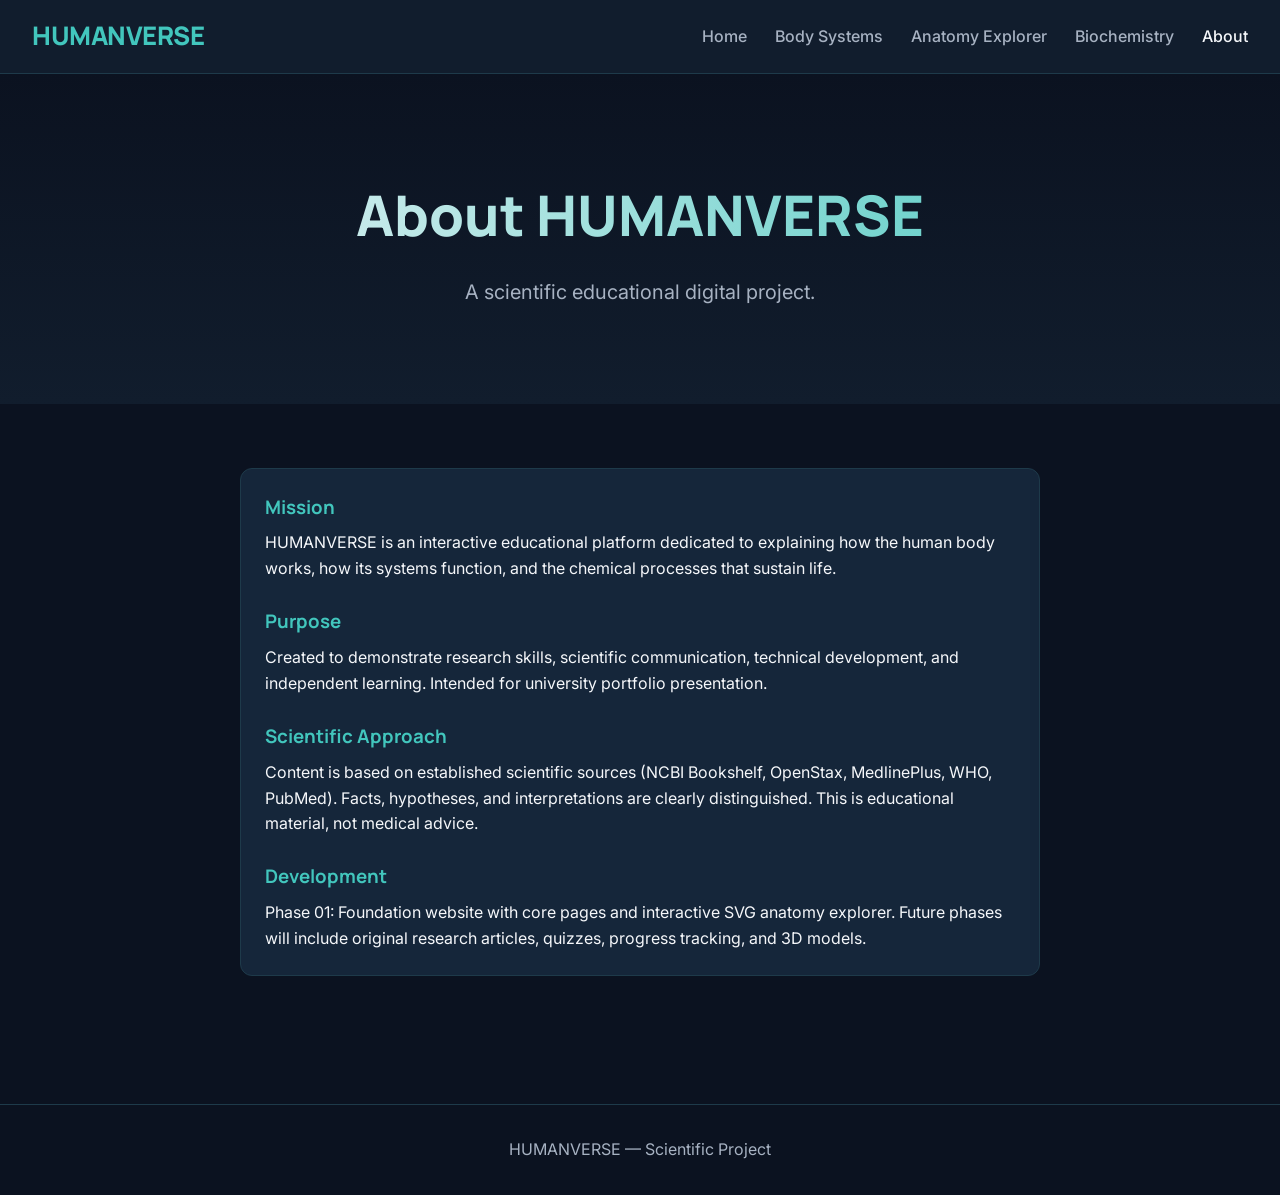
==== about.html @ 45149392 "Initial Phase 01: HUMANVERSE foundation site" ====
<!DOCTYPE html>
<html lang="en">
<head>
  <meta charset="UTF-8">
  <meta name="viewport" content="width=device-width, initial-scale=1.0">
  <title>About — HUMANVERSE</title>
  <link rel="stylesheet" href="styles.css">
</head>
<body>
  <header>
    <div class="logo">HUMANVERSE</div>
    <nav>
      <a href="index.html">Home</a>
      <a href="systems.html">Body Systems</a>
      <a href="explorer.html">Anatomy Explorer</a>
      <a href="biochemistry.html">Biochemistry</a>
      <a href="about.html" class="active">About</a>
    </nav>
  </header>

  <section class="hero">
    <h1>About HUMANVERSE</h1>
    <p>A scientific educational digital project.</p>
  </section>

  <section class="section">
    <div class="card" style="max-width: 800px; margin: 0 auto;">
      <h3>Mission</h3>
      <p>HUMANVERSE is an interactive educational platform dedicated to explaining how the human body works, how its systems function, and the chemical processes that sustain life.</p>
      <br>
      <h3>Purpose</h3>
      <p>Created to demonstrate research skills, scientific communication, technical development, and independent learning. Intended for university portfolio presentation.</p>
      <br>
      <h3>Scientific Approach</h3>
      <p>Content is based on established scientific sources (NCBI Bookshelf, OpenStax, MedlinePlus, WHO, PubMed). Facts, hypotheses, and interpretations are clearly distinguished. This is educational material, not medical advice.</p>
      <br>
      <h3>Development</h3>
      <p>Phase 01: Foundation website with core pages and interactive SVG anatomy explorer. Future phases will include original research articles, quizzes, progress tracking, and 3D models.</p>
    </div>
  </section>

  <footer>
    <p>HUMANVERSE — Scientific Project</p>
  </footer>
</body>
</html>
---- styles.css ----
@import url('https://fonts.googleapis.com/css2?family=Inter:wght@400;500;600&family=Manrope:wght@600;700;800&display=swap');

:root {
  --bg: #0B1220;
  --bg-secondary: #111D2D;
  --accent: #42C6BD;
  --text: #F5F7FA;
  --grey: #A7B2C2;
  --card: #15263A;
}

* {
  margin: 0;
  padding: 0;
  box-sizing: border-box;
}

body {
  font-family: 'Inter', system-ui, sans-serif;
  background: var(--bg);
  color: var(--text);
  line-height: 1.6;
  min-height: 100vh;
}

h1, h2, h3, h4, .logo {
  font-family: 'Manrope', system-ui, sans-serif;
}

a {
  color: var(--accent);
  text-decoration: none;
}

a:hover {
  text-decoration: underline;
}

header {
  background: var(--bg-secondary);
  padding: 1rem 2rem;
  display: flex;
  justify-content: space-between;
  align-items: center;
  border-bottom: 1px solid #1e3a4a;
  position: sticky;
  top: 0;
  z-index: 100;
}

.logo {
  font-size: 1.6rem;
  font-weight: 800;
  color: var(--accent);
  letter-spacing: -0.5px;
}

nav a {
  margin-left: 1.5rem;
  color: var(--grey);
  font-weight: 500;
}

nav a:hover, nav a.active {
  color: var(--text);
  text-decoration: none;
}

.hero {
  text-align: center;
  padding: 6rem 2rem 4rem;
  background: linear-gradient(180deg, #0B1220 0%, #111D2D 100%);
}

.hero h1 {
  font-size: 3.5rem;
  font-weight: 800;
  margin-bottom: 1rem;
  background: linear-gradient(90deg, #F5F7FA, #42C6BD);
  -webkit-background-clip: text;
  -webkit-text-fill-color: transparent;
}

.hero p {
  font-size: 1.25rem;
  color: var(--grey);
  max-width: 700px;
  margin: 0 auto 2rem;
}

.btn {
  display: inline-block;
  background: var(--accent);
  color: #0B1220;
  padding: 0.8rem 1.8rem;
  border-radius: 8px;
  font-weight: 600;
  margin: 0.5rem;
  transition: transform 0.2s, box-shadow 0.2s;
}

.btn:hover {
  transform: translateY(-2px);
  box-shadow: 0 8px 20px rgba(66, 198, 189, 0.3);
  text-decoration: none;
}

.btn-outline {
  background: transparent;
  border: 2px solid var(--accent);
  color: var(--accent);
}

.section {
  padding: 4rem 2rem;
  max-width: 1200px;
  margin: 0 auto;
}

.section h2 {
  font-size: 2.2rem;
  margin-bottom: 2rem;
  text-align: center;
}

.grid {
  display: grid;
  grid-template-columns: repeat(auto-fit, minmax(280px, 1fr));
  gap: 1.5rem;
}

.card {
  background: var(--card);
  padding: 1.5rem;
  border-radius: 12px;
  border: 1px solid #1e3a4a;
  transition: transform 0.2s;
}

.card:hover {
  transform: translateY(-4px);
  border-color: var(--accent);
}

.card h3 {
  color: var(--accent);
  margin-bottom: 0.5rem;
}

footer {
  text-align: center;
  padding: 2rem;
  color: var(--grey);
  border-top: 1px solid #1e3a4a;
  margin-top: 4rem;
}

/* Interactive body */
.body-container {
  display: flex;
  justify-content: center;
  gap: 2rem;
  flex-wrap: wrap;
  margin-top: 2rem;
}

#human-svg {
  width: 300px;
  height: 600px;
  cursor: pointer;
}

#human-svg path {
  fill: #2a3f55;
  stroke: #42C6BD;
  stroke-width: 1;
  transition: fill 0.2s;
}

#human-svg path:hover, #human-svg path.active {
  fill: #42C6BD;
}

.info-panel {
  background: var(--card);
  padding: 1.5rem;
  border-radius: 12px;
  max-width: 400px;
  min-height: 200px;
}

@media (max-width: 768px) {
  .hero h1 { font-size: 2.4rem; }
  header { flex-direction: column; gap: 1rem; }
  nav a { margin: 0 0.75rem; }
}
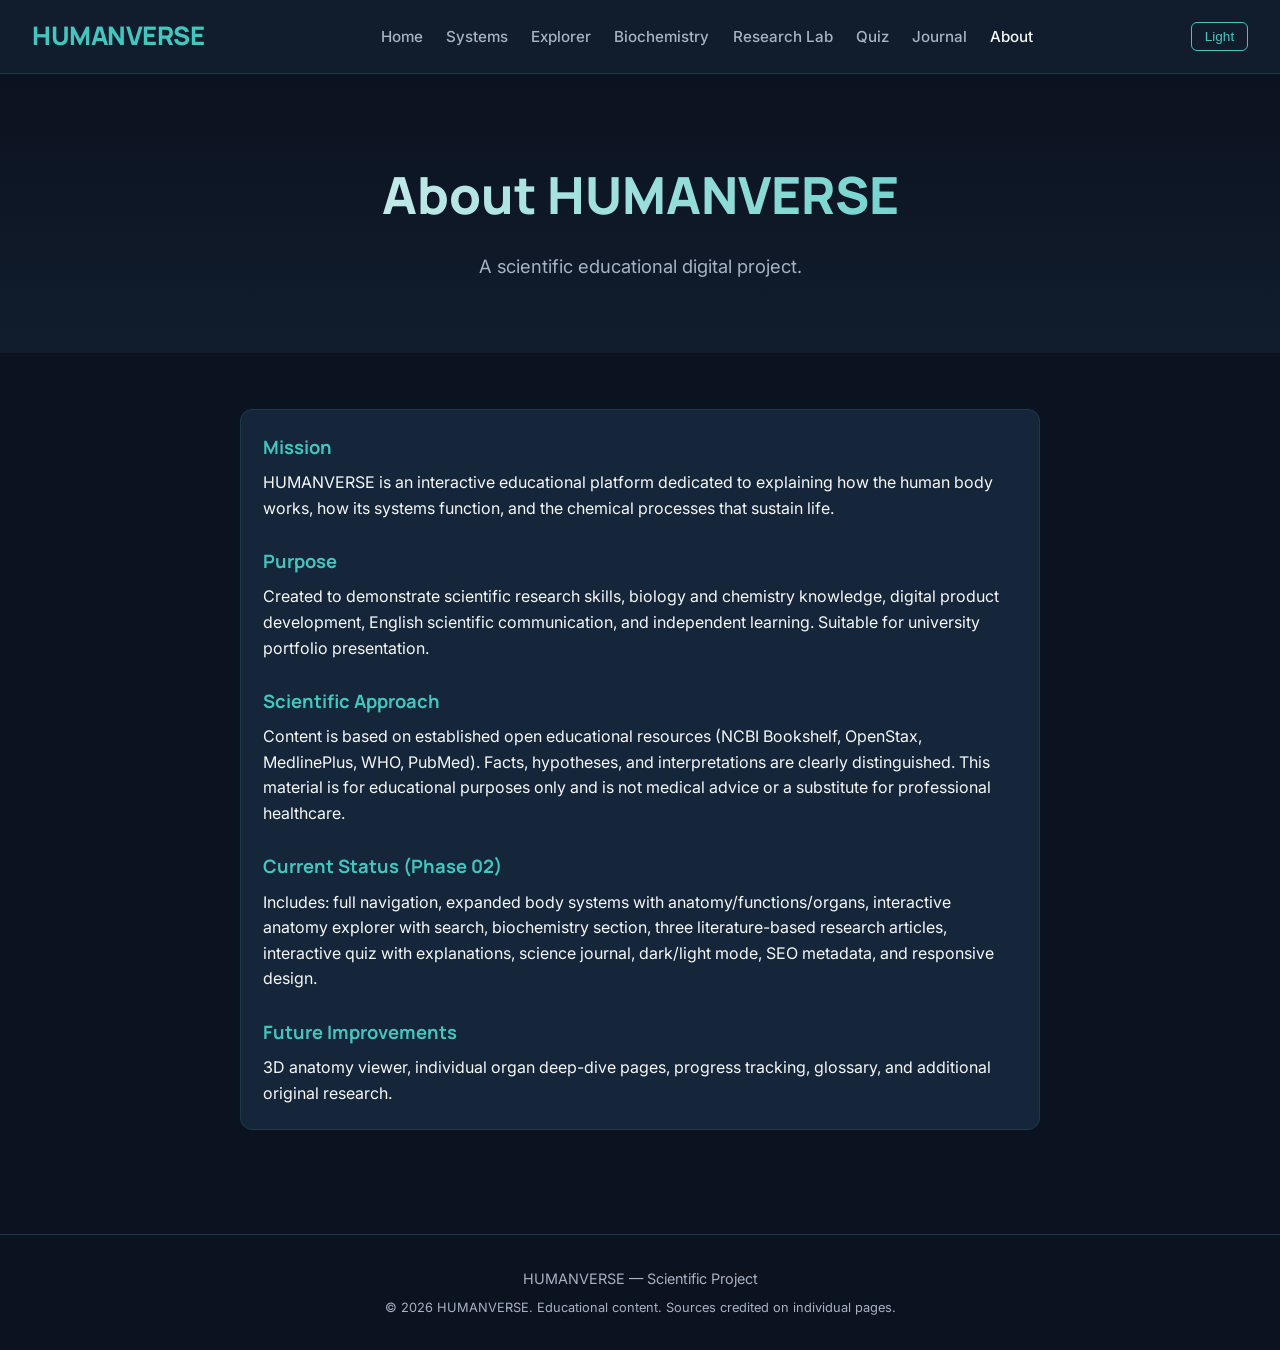
==== commit 46100474: "Phase 02: Full checklist implementation — Research Lab, Quiz, Journal, search, theme toggle, expande" ====
--- a/about.html
+++ b/about.html
@@ -3,6 +3,7 @@
 <head>
   <meta charset="UTF-8">
   <meta name="viewport" content="width=device-width, initial-scale=1.0">
+  <meta name="description" content="About HUMANVERSE — mission, methodology, and educational purpose.">
   <title>About — HUMANVERSE</title>
   <link rel="stylesheet" href="styles.css">
 </head>
@@ -11,11 +12,15 @@
     <div class="logo">HUMANVERSE</div>
     <nav>
       <a href="index.html">Home</a>
-      <a href="systems.html">Body Systems</a>
-      <a href="explorer.html">Anatomy Explorer</a>
+      <a href="systems.html">Systems</a>
+      <a href="explorer.html">Explorer</a>
       <a href="biochemistry.html">Biochemistry</a>
+      <a href="research.html">Research Lab</a>
+      <a href="quiz.html">Quiz</a>
+      <a href="journal.html">Journal</a>
       <a href="about.html" class="active">About</a>
     </nav>
+    <button class="theme-toggle" onclick="toggleTheme()">Light</button>
   </header>
 
   <section class="hero">
@@ -24,23 +29,35 @@
   </section>
 
   <section class="section">
-    <div class="card" style="max-width: 800px; margin: 0 auto;">
+    <div class="card" style="max-width:800px;margin:0 auto;">
       <h3>Mission</h3>
       <p>HUMANVERSE is an interactive educational platform dedicated to explaining how the human body works, how its systems function, and the chemical processes that sustain life.</p>
       <br>
       <h3>Purpose</h3>
-      <p>Created to demonstrate research skills, scientific communication, technical development, and independent learning. Intended for university portfolio presentation.</p>
+      <p>Created to demonstrate scientific research skills, biology and chemistry knowledge, digital product development, English scientific communication, and independent learning. Suitable for university portfolio presentation.</p>
       <br>
       <h3>Scientific Approach</h3>
-      <p>Content is based on established scientific sources (NCBI Bookshelf, OpenStax, MedlinePlus, WHO, PubMed). Facts, hypotheses, and interpretations are clearly distinguished. This is educational material, not medical advice.</p>
+      <p>Content is based on established open educational resources (NCBI Bookshelf, OpenStax, MedlinePlus, WHO, PubMed). Facts, hypotheses, and interpretations are clearly distinguished. This material is for educational purposes only and is not medical advice or a substitute for professional healthcare.</p>
       <br>
-      <h3>Development</h3>
-      <p>Phase 01: Foundation website with core pages and interactive SVG anatomy explorer. Future phases will include original research articles, quizzes, progress tracking, and 3D models.</p>
+      <h3>Current Status (Phase 02)</h3>
+      <p>Includes: full navigation, expanded body systems with anatomy/functions/organs, interactive anatomy explorer with search, biochemistry section, three literature-based research articles, interactive quiz with explanations, science journal, dark/light mode, SEO metadata, and responsive design.</p>
+      <br>
+      <h3>Future Improvements</h3>
+      <p>3D anatomy viewer, individual organ deep-dive pages, progress tracking, glossary, and additional original research.</p>
     </div>
   </section>
 
   <footer>
     <p>HUMANVERSE — Scientific Project</p>
+    <p style="font-size:0.8rem;margin-top:0.5rem;">© 2026 HUMANVERSE. Educational content. Sources credited on individual pages.</p>
   </footer>
+  <script>
+    function toggleTheme() {
+      const html = document.documentElement;
+      const btn = document.querySelector('.theme-toggle');
+      if (html.dataset.theme === 'light') { html.dataset.theme = 'dark'; btn.textContent = 'Light'; }
+      else { html.dataset.theme = 'light'; btn.textContent = 'Dark'; }
+    }
+  </script>
 </body>
 </html>
--- a/styles.css
+++ b/styles.css
@@ -9,32 +9,27 @@
   --card: #15263A;
 }
 
-* {
-  margin: 0;
-  padding: 0;
-  box-sizing: border-box;
+[data-theme="light"] {
+  --bg: #F5F7FA;
+  --bg-secondary: #FFFFFF;
+  --accent: #0D9488;
+  --text: #0B1220;
+  --grey: #475569;
+  --card: #FFFFFF;
 }
 
+* { margin: 0; padding: 0; box-sizing: border-box; }
 body {
   font-family: 'Inter', system-ui, sans-serif;
   background: var(--bg);
   color: var(--text);
   line-height: 1.6;
   min-height: 100vh;
+  transition: background 0.3s, color 0.3s;
 }
-
-h1, h2, h3, h4, .logo {
-  font-family: 'Manrope', system-ui, sans-serif;
-}
-
-a {
-  color: var(--accent);
-  text-decoration: none;
-}
-
-a:hover {
-  text-decoration: underline;
-}
+h1, h2, h3, h4, .logo { font-family: 'Manrope', system-ui, sans-serif; }
+a { color: var(--accent); text-decoration: none; }
+a:hover { text-decoration: underline; }
 
 header {
   background: var(--bg-secondary);
@@ -46,151 +41,108 @@
   position: sticky;
   top: 0;
   z-index: 100;
+  flex-wrap: wrap;
+  gap: 1rem;
 }
-
-.logo {
-  font-size: 1.6rem;
-  font-weight: 800;
+.logo { font-size: 1.6rem; font-weight: 800; color: var(--accent); letter-spacing: -0.5px; }
+nav a { margin-left: 1.2rem; color: var(--grey); font-weight: 500; font-size: 0.95rem; }
+nav a:hover, nav a.active { color: var(--text); text-decoration: none; }
+.theme-toggle {
+  background: transparent;
+  border: 1px solid var(--accent);
   color: var(--accent);
-  letter-spacing: -0.5px;
-}
-
-nav a {
-  margin-left: 1.5rem;
-  color: var(--grey);
-  font-weight: 500;
-}
-
-nav a:hover, nav a.active {
-  color: var(--text);
-  text-decoration: none;
+  padding: 0.4rem 0.8rem;
+  border-radius: 6px;
+  cursor: pointer;
+  font-size: 0.85rem;
 }
 
 .hero {
   text-align: center;
-  padding: 6rem 2rem 4rem;
-  background: linear-gradient(180deg, #0B1220 0%, #111D2D 100%);
+  padding: 5rem 2rem 3rem;
+  background: linear-gradient(180deg, var(--bg) 0%, var(--bg-secondary) 100%);
 }
-
 .hero h1 {
-  font-size: 3.5rem;
+  font-size: 3.2rem;
   font-weight: 800;
   margin-bottom: 1rem;
-  background: linear-gradient(90deg, #F5F7FA, #42C6BD);
+  background: linear-gradient(90deg, var(--text), var(--accent));
   -webkit-background-clip: text;
   -webkit-text-fill-color: transparent;
 }
-
-.hero p {
-  font-size: 1.25rem;
-  color: var(--grey);
-  max-width: 700px;
-  margin: 0 auto 2rem;
-}
-
+.hero p { font-size: 1.15rem; color: var(--grey); max-width: 720px; margin: 0 auto 1.5rem; }
 .btn {
   display: inline-block;
   background: var(--accent);
   color: #0B1220;
-  padding: 0.8rem 1.8rem;
+  padding: 0.75rem 1.6rem;
   border-radius: 8px;
   font-weight: 600;
-  margin: 0.5rem;
-  transition: transform 0.2s, box-shadow 0.2s;
+  margin: 0.4rem;
+  transition: transform 0.2s;
 }
+.btn:hover { transform: translateY(-2px); text-decoration: none; }
+.btn-outline { background: transparent; border: 2px solid var(--accent); color: var(--accent); }
 
-.btn:hover {
-  transform: translateY(-2px);
-  box-shadow: 0 8px 20px rgba(66, 198, 189, 0.3);
-  text-decoration: none;
-}
-
-.btn-outline {
-  background: transparent;
-  border: 2px solid var(--accent);
-  color: var(--accent);
-}
-
-.section {
-  padding: 4rem 2rem;
-  max-width: 1200px;
-  margin: 0 auto;
-}
-
-.section h2 {
-  font-size: 2.2rem;
-  margin-bottom: 2rem;
-  text-align: center;
-}
-
-.grid {
-  display: grid;
-  grid-template-columns: repeat(auto-fit, minmax(280px, 1fr));
-  gap: 1.5rem;
-}
-
+.section { padding: 3.5rem 2rem; max-width: 1200px; margin: 0 auto; }
+.section h2 { font-size: 2rem; margin-bottom: 1.8rem; text-align: center; }
+.grid { display: grid; grid-template-columns: repeat(auto-fit, minmax(260px, 1fr)); gap: 1.4rem; }
 .card {
   background: var(--card);
-  padding: 1.5rem;
+  padding: 1.4rem;
   border-radius: 12px;
   border: 1px solid #1e3a4a;
-  transition: transform 0.2s;
+  transition: transform 0.2s, border-color 0.2s;
 }
-
-.card:hover {
-  transform: translateY(-4px);
-  border-color: var(--accent);
-}
-
-.card h3 {
-  color: var(--accent);
-  margin-bottom: 0.5rem;
-}
+.card:hover { transform: translateY(-3px); border-color: var(--accent); }
+.card h3 { color: var(--accent); margin-bottom: 0.5rem; font-size: 1.15rem; }
 
 footer {
   text-align: center;
   padding: 2rem;
   color: var(--grey);
   border-top: 1px solid #1e3a4a;
-  margin-top: 4rem;
+  margin-top: 3rem;
+  font-size: 0.9rem;
+}
+footer a { margin: 0 0.6rem; }
+
+/* Explorer */
+.body-container { display: flex; justify-content: center; gap: 2rem; flex-wrap: wrap; margin-top: 1.5rem; }
+#human-svg { width: 280px; height: 560px; cursor: pointer; }
+#human-svg path { fill: #2a3f55; stroke: #42C6BD; stroke-width: 1; transition: fill 0.2s; }
+#human-svg path:hover, #human-svg path.active { fill: #42C6BD; }
+.info-panel { background: var(--card); padding: 1.5rem; border-radius: 12px; max-width: 420px; min-height: 220px; }
+.search-box { margin: 1rem auto; max-width: 400px; }
+.search-box input {
+  width: 100%;
+  padding: 0.7rem 1rem;
+  border-radius: 8px;
+  border: 1px solid #1e3a4a;
+  background: var(--bg-secondary);
+  color: var(--text);
+  font-size: 1rem;
 }
 
-/* Interactive body */
-.body-container {
-  display: flex;
-  justify-content: center;
-  gap: 2rem;
-  flex-wrap: wrap;
-  margin-top: 2rem;
+/* Quiz */
+.quiz-question { margin-bottom: 1.5rem; }
+.quiz-question h4 { margin-bottom: 0.6rem; }
+.option {
+  display: block;
+  padding: 0.6rem 1rem;
+  margin: 0.4rem 0;
+  background: var(--bg-secondary);
+  border-radius: 6px;
+  cursor: pointer;
+  border: 1px solid transparent;
 }
-
-#human-svg {
-  width: 300px;
-  height: 600px;
-  cursor: pointer;
-}
-
-#human-svg path {
-  fill: #2a3f55;
-  stroke: #42C6BD;
-  stroke-width: 1;
-  transition: fill 0.2s;
-}
-
-#human-svg path:hover, #human-svg path.active {
-  fill: #42C6BD;
-}
-
-.info-panel {
-  background: var(--card);
-  padding: 1.5rem;
-  border-radius: 12px;
-  max-width: 400px;
-  min-height: 200px;
-}
+.option:hover { border-color: var(--accent); }
+.option.correct { background: #065f46; border-color: #10b981; }
+.option.wrong { background: #7f1d1d; border-color: #ef4444; }
+.score { font-size: 1.3rem; font-weight: 600; margin-top: 1rem; color: var(--accent); }
 
 @media (max-width: 768px) {
-  .hero h1 { font-size: 2.4rem; }
-  header { flex-direction: column; gap: 1rem; }
-  nav a { margin: 0 0.75rem; }
+  .hero h1 { font-size: 2.2rem; }
+  header { flex-direction: column; }
+  nav a { margin: 0 0.6rem; font-size: 0.9rem; }
 }
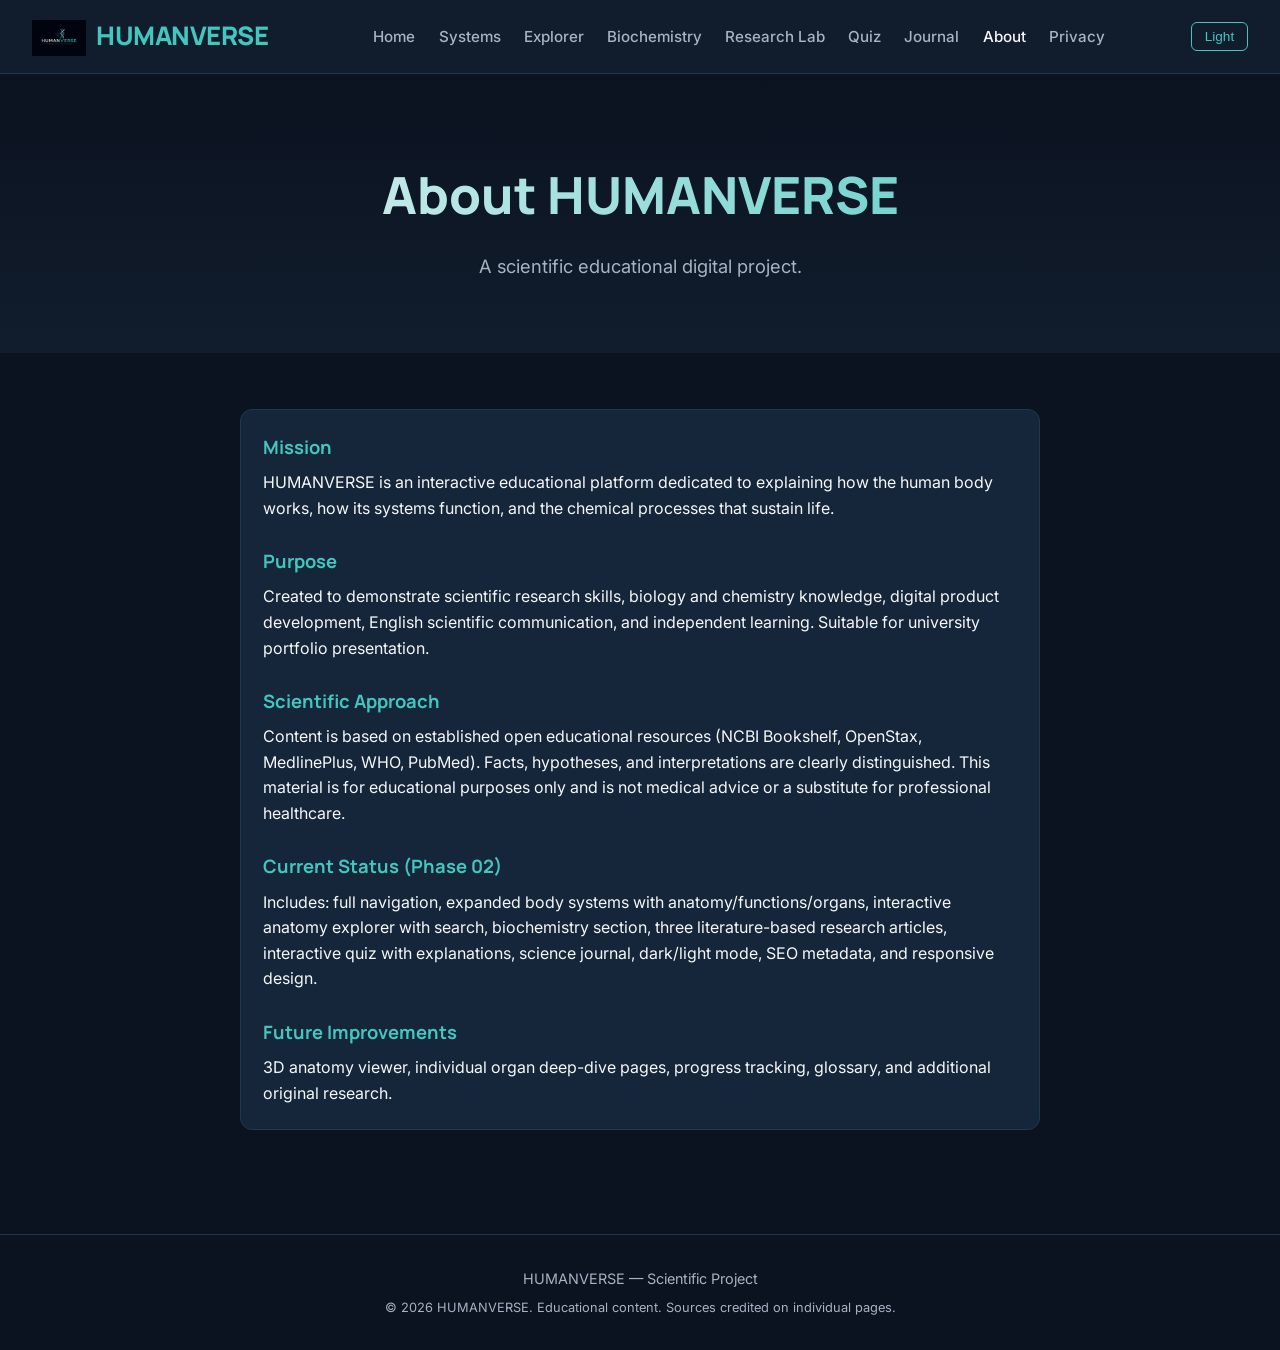
==== commit ee75fc5d: "Phase 03: International standard upgrade — new logo, hero illustration, structured systems, expanded" ====
--- a/about.html
+++ b/about.html
@@ -9,7 +9,7 @@
 </head>
 <body>
   <header>
-    <div class="logo">HUMANVERSE</div>
+    <div class="logo"><img src="logo.jpg" alt="HUMANVERSE logo" style="height:36px;vertical-align:middle;margin-right:6px;"> HUMANVERSE</div>
     <nav>
       <a href="index.html">Home</a>
       <a href="systems.html">Systems</a>
@@ -19,6 +19,7 @@
       <a href="quiz.html">Quiz</a>
       <a href="journal.html">Journal</a>
       <a href="about.html" class="active">About</a>
+      <a href="privacy.html">Privacy</a>
     </nav>
     <button class="theme-toggle" onclick="toggleTheme()">Light</button>
   </header>
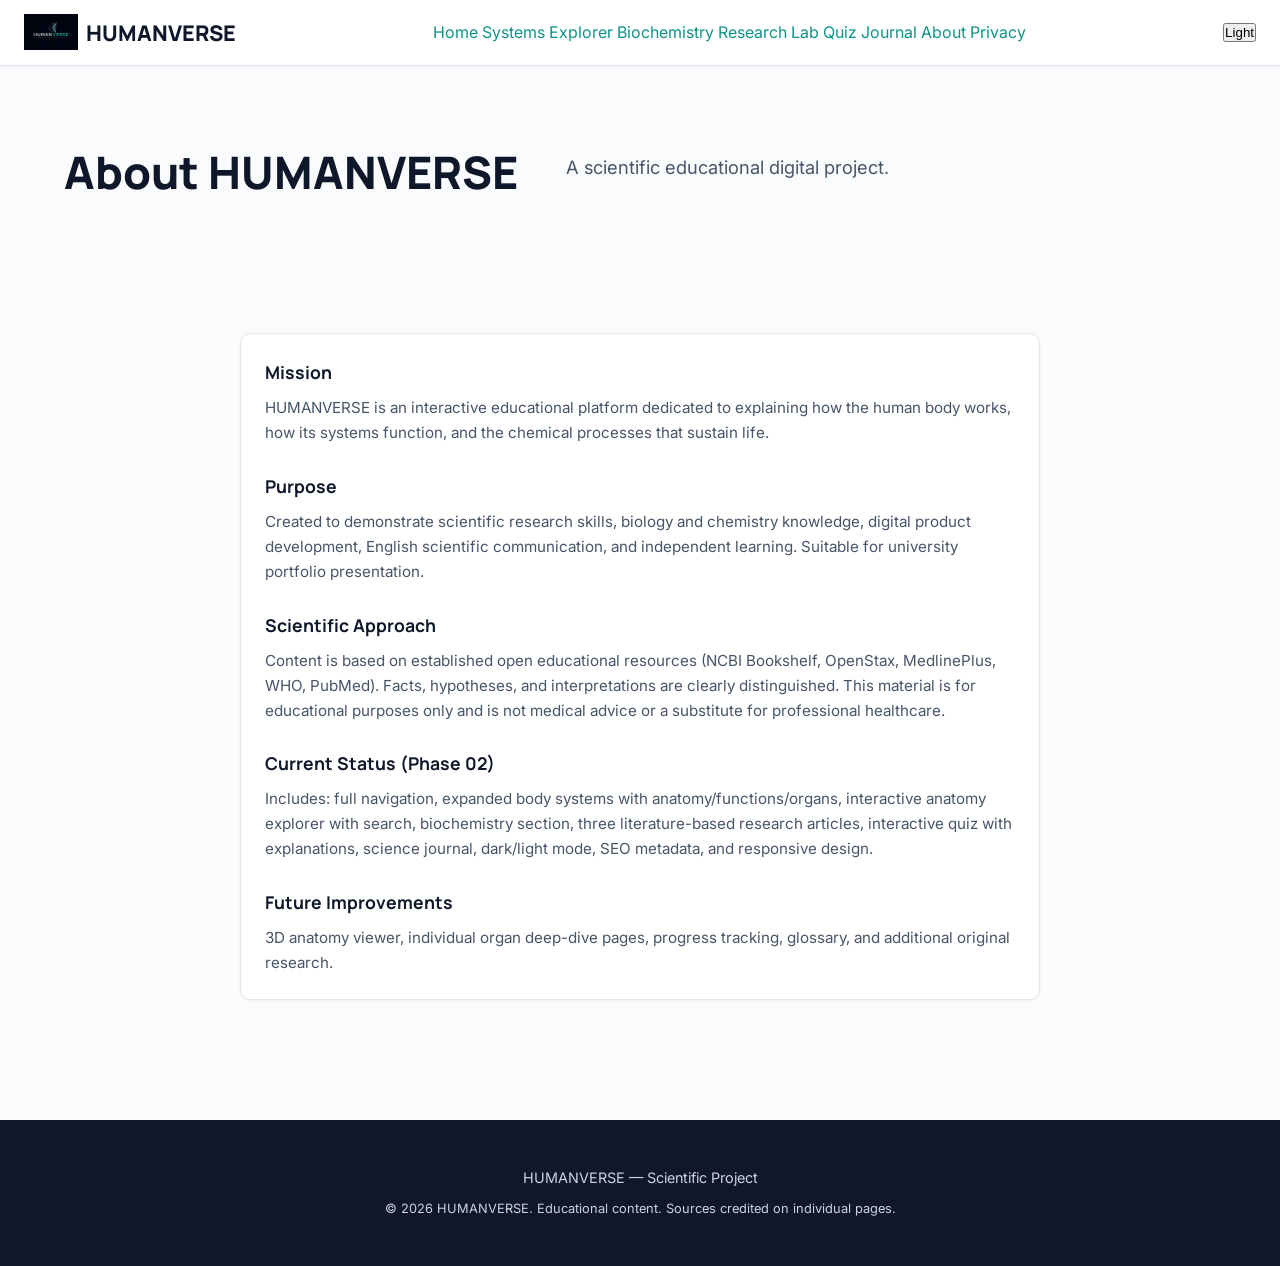
==== commit 73567fd5: "Complete visual redesign to premium light scientific style + auth scaffolding (Supabase config requi" ====
--- a/about.html
+++ b/about.html
@@ -9,7 +9,7 @@
 </head>
 <body>
   <header>
-    <div class="logo"><img src="logo.jpg" alt="HUMANVERSE logo" style="height:36px;vertical-align:middle;margin-right:6px;"> HUMANVERSE</div>
+    <div class="logo"><img src="logo.jpg" alt="HUMANVERSE logo"> HUMANVERSE</div>
     <nav>
       <a href="index.html">Home</a>
       <a href="systems.html">Systems</a>
--- a/styles.css
+++ b/styles.css
@@ -1,31 +1,24 @@
 @import url('https://fonts.googleapis.com/css2?family=Inter:wght@400;500;600&family=Manrope:wght@600;700;800&display=swap');
 
 :root {
-  --bg: #0B1220;
-  --bg-secondary: #111D2D;
-  --accent: #42C6BD;
-  --text: #F5F7FA;
-  --grey: #A7B2C2;
-  --card: #15263A;
-}
-
-[data-theme="light"] {
-  --bg: #F5F7FA;
+  --bg: #FAFBFC;
   --bg-secondary: #FFFFFF;
+  --text: #0F172A;
+  --text-secondary: #475569;
   --accent: #0D9488;
-  --text: #0B1220;
-  --grey: #475569;
+  --accent-soft: #CCFBF1;
+  --border: #E2E8F0;
   --card: #FFFFFF;
+  --shadow: 0 1px 3px rgba(15, 23, 42, 0.06);
 }
 
 * { margin: 0; padding: 0; box-sizing: border-box; }
 body {
-  font-family: 'Inter', system-ui, sans-serif;
+  font-family: 'Inter', system-ui, -apple-system, sans-serif;
   background: var(--bg);
   color: var(--text);
-  line-height: 1.6;
+  line-height: 1.65;
   min-height: 100vh;
-  transition: background 0.3s, color 0.3s;
 }
 h1, h2, h3, h4, .logo { font-family: 'Manrope', system-ui, sans-serif; }
 a { color: var(--accent); text-decoration: none; }
@@ -33,116 +26,141 @@
 
 header {
   background: var(--bg-secondary);
-  padding: 1rem 2rem;
+  padding: 0.9rem 1.5rem;
   display: flex;
   justify-content: space-between;
   align-items: center;
-  border-bottom: 1px solid #1e3a4a;
+  border-bottom: 1px solid var(--border);
   position: sticky;
   top: 0;
   z-index: 100;
-  flex-wrap: wrap;
-  gap: 1rem;
+  box-shadow: var(--shadow);
 }
-.logo { font-size: 1.6rem; font-weight: 800; color: var(--accent); letter-spacing: -0.5px; }
-nav a { margin-left: 1.2rem; color: var(--grey); font-weight: 500; font-size: 0.95rem; }
-nav a:hover, nav a.active { color: var(--text); text-decoration: none; }
-.theme-toggle {
-  background: transparent;
-  border: 1px solid var(--accent);
-  color: var(--accent);
-  padding: 0.4rem 0.8rem;
-  border-radius: 6px;
-  cursor: pointer;
-  font-size: 0.85rem;
+.logo {
+  font-size: 1.35rem;
+  font-weight: 800;
+  color: var(--text);
+  display: flex;
+  align-items: center;
+  gap: 0.5rem;
 }
-
-.hero {
-  text-align: center;
-  padding: 5rem 2rem 3rem;
-  background: linear-gradient(180deg, var(--bg) 0%, var(--bg-secondary) 100%);
-}
-.hero h1 {
-  font-size: 3.2rem;
-  font-weight: 800;
-  margin-bottom: 1rem;
-  background: linear-gradient(90deg, var(--text), var(--accent));
-  -webkit-background-clip: text;
-  -webkit-text-fill-color: transparent;
-}
-.hero p { font-size: 1.15rem; color: var(--grey); max-width: 720px; margin: 0 auto 1.5rem; }
+.logo img { height: 36px; width: auto; }
+nav.desktop { display: flex; gap: 1.4rem; align-items: center; }
+nav.desktop a { color: var(--text-secondary); font-weight: 500; font-size: 0.92rem; }
+nav.desktop a:hover, nav.desktop a.active { color: var(--text); text-decoration: none; }
+.header-actions { display: flex; gap: 0.75rem; align-items: center; }
 .btn {
   display: inline-block;
   background: var(--accent);
-  color: #0B1220;
-  padding: 0.75rem 1.6rem;
-  border-radius: 8px;
+  color: white;
+  padding: 0.65rem 1.3rem;
+  border-radius: 6px;
   font-weight: 600;
-  margin: 0.4rem;
-  transition: transform 0.2s;
+  font-size: 0.9rem;
+  border: none;
+  cursor: pointer;
+  transition: background 0.2s;
 }
-.btn:hover { transform: translateY(-2px); text-decoration: none; }
-.btn-outline { background: transparent; border: 2px solid var(--accent); color: var(--accent); }
+.btn:hover { background: #0F766E; text-decoration: none; }
+.btn-outline {
+  background: transparent;
+  border: 1px solid var(--border);
+  color: var(--text);
+}
+.btn-outline:hover { background: var(--bg); }
 
-.section { padding: 3.5rem 2rem; max-width: 1200px; margin: 0 auto; }
-.section h2 { font-size: 2rem; margin-bottom: 1.8rem; text-align: center; }
-.grid { display: grid; grid-template-columns: repeat(auto-fit, minmax(260px, 1fr)); gap: 1.4rem; }
+.hamburger { display: none; background: none; border: none; font-size: 1.5rem; cursor: pointer; color: var(--text); }
+.drawer {
+  position: fixed;
+  top: 0;
+  right: -100%;
+  width: 280px;
+  height: 100vh;
+  background: white;
+  box-shadow: -4px 0 20px rgba(0,0,0,0.1);
+  z-index: 200;
+  padding: 1.5rem;
+  transition: right 0.3s ease;
+  overflow-y: auto;
+}
+.drawer.open { right: 0; }
+.drawer a { display: block; padding: 0.8rem 0; border-bottom: 1px solid var(--border); color: var(--text); }
+.overlay {
+  position: fixed;
+  inset: 0;
+  background: rgba(0,0,0,0.4);
+  z-index: 150;
+  display: none;
+}
+.overlay.show { display: block; }
+
+.hero {
+  padding: 5rem 1.5rem 4rem;
+  max-width: 1200px;
+  margin: 0 auto;
+  display: flex;
+  align-items: center;
+  gap: 3rem;
+  flex-wrap: wrap;
+}
+.hero-text { flex: 1; min-width: 300px; }
+.hero h1 {
+  font-size: 2.8rem;
+  font-weight: 800;
+  line-height: 1.15;
+  color: var(--text);
+  margin-bottom: 1rem;
+}
+.hero p { font-size: 1.15rem; color: var(--text-secondary); max-width: 520px; margin-bottom: 1.5rem; }
+.hero img { max-width: 340px; border-radius: 12px; box-shadow: 0 10px 30px rgba(15,23,42,0.1); }
+
+.section { padding: 3.5rem 1.5rem; max-width: 1200px; margin: 0 auto; }
+.section h2 { font-size: 1.9rem; margin-bottom: 1.5rem; font-weight: 700; }
+.grid { display: grid; grid-template-columns: repeat(auto-fit, minmax(280px, 1fr)); gap: 1.25rem; }
 .card {
   background: var(--card);
-  padding: 1.4rem;
-  border-radius: 12px;
-  border: 1px solid #1e3a4a;
-  transition: transform 0.2s, border-color 0.2s;
+  padding: 1.5rem;
+  border-radius: 10px;
+  border: 1px solid var(--border);
+  box-shadow: var(--shadow);
 }
-.card:hover { transform: translateY(-3px); border-color: var(--accent); }
-.card h3 { color: var(--accent); margin-bottom: 0.5rem; font-size: 1.15rem; }
+.card h3 { font-size: 1.1rem; margin-bottom: 0.5rem; color: var(--text); }
+.card p { color: var(--text-secondary); font-size: 0.95rem; }
 
 footer {
+  background: #0F172A;
+  color: #CBD5E1;
+  padding: 2.5rem 1.5rem;
   text-align: center;
+  margin-top: 4rem;
+}
+footer a { color: #5EEAD4; margin: 0 0.75rem; }
+footer p { margin: 0.4rem 0; font-size: 0.9rem; }
+
+.auth-box {
+  max-width: 420px;
+  margin: 3rem auto;
+  background: white;
   padding: 2rem;
-  color: var(--grey);
-  border-top: 1px solid #1e3a4a;
-  margin-top: 3rem;
-  font-size: 0.9rem;
+  border-radius: 12px;
+  border: 1px solid var(--border);
+  box-shadow: var(--shadow);
 }
-footer a { margin: 0 0.6rem; }
-
-/* Explorer */
-.body-container { display: flex; justify-content: center; gap: 2rem; flex-wrap: wrap; margin-top: 1.5rem; }
-#human-svg { width: 280px; height: 560px; cursor: pointer; }
-#human-svg path { fill: #2a3f55; stroke: #42C6BD; stroke-width: 1; transition: fill 0.2s; }
-#human-svg path:hover, #human-svg path.active { fill: #42C6BD; }
-.info-panel { background: var(--card); padding: 1.5rem; border-radius: 12px; max-width: 420px; min-height: 220px; }
-.search-box { margin: 1rem auto; max-width: 400px; }
-.search-box input {
+.auth-box h2 { margin-bottom: 1rem; }
+.auth-box label { display: block; margin: 0.8rem 0 0.3rem; font-weight: 500; font-size: 0.9rem; }
+.auth-box input {
   width: 100%;
-  padding: 0.7rem 1rem;
-  border-radius: 8px;
-  border: 1px solid #1e3a4a;
-  background: var(--bg-secondary);
-  color: var(--text);
+  padding: 0.7rem 0.9rem;
+  border: 1px solid var(--border);
+  border-radius: 6px;
   font-size: 1rem;
 }
-
-/* Quiz */
-.quiz-question { margin-bottom: 1.5rem; }
-.quiz-question h4 { margin-bottom: 0.6rem; }
-.option {
-  display: block;
-  padding: 0.6rem 1rem;
-  margin: 0.4rem 0;
-  background: var(--bg-secondary);
-  border-radius: 6px;
-  cursor: pointer;
-  border: 1px solid transparent;
-}
-.option:hover { border-color: var(--accent); }
-.option.correct { background: #065f46; border-color: #10b981; }
-.option.wrong { background: #7f1d1d; border-color: #ef4444; }
-.score { font-size: 1.3rem; font-weight: 600; margin-top: 1rem; color: var(--accent); }
+.auth-box .note { background: #FEF3C7; border: 1px solid #FCD34D; padding: 0.8rem; border-radius: 6px; margin-bottom: 1rem; font-size: 0.9rem; color: #92400E; }
 
 @media (max-width: 768px) {
-  .hero h1 { font-size: 2.2rem; }
-  header { flex-direction: column; }
-  nav a { margin: 0 0.6rem; font-size: 0.9rem; }
+  nav.desktop { display: none; }
+  .hamburger { display: block; }
+  .hero { flex-direction: column; text-align: center; padding: 3rem 1rem; }
+  .hero h1 { font-size: 2.1rem; }
+  .hero img { max-width: 100%; }
 }
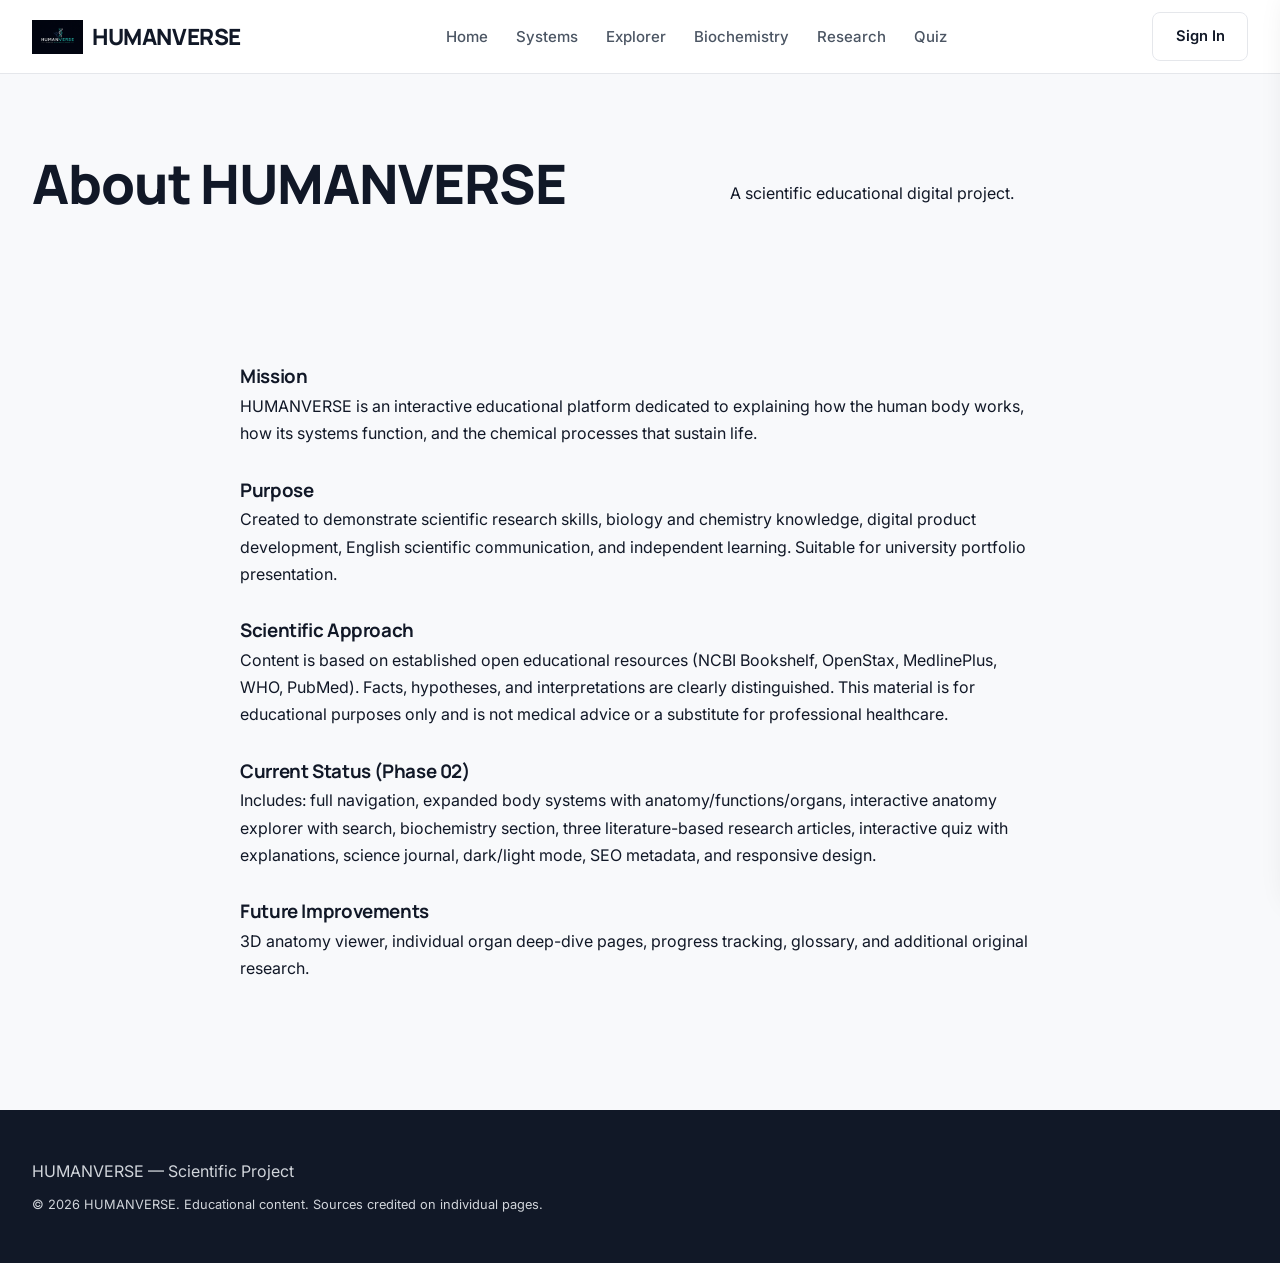
==== commit 272cc938: "Fix mobile navigation: proper hamburger drawer on all pages" ====
--- a/about.html
+++ b/about.html
@@ -9,20 +9,34 @@
 </head>
 <body>
   <header>
-    <div class="logo"><img src="logo.jpg" alt="HUMANVERSE logo"> HUMANVERSE</div>
-    <nav>
+    <div class="logo"><img src="logo.jpg" alt="HUMANVERSE"> HUMANVERSE</div>
+    <nav class="desktop">
       <a href="index.html">Home</a>
       <a href="systems.html">Systems</a>
       <a href="explorer.html">Explorer</a>
       <a href="biochemistry.html">Biochemistry</a>
-      <a href="research.html">Research Lab</a>
+      <a href="research.html">Research</a>
       <a href="quiz.html">Quiz</a>
-      <a href="journal.html">Journal</a>
-      <a href="about.html" class="active">About</a>
-      <a href="privacy.html">Privacy</a>
     </nav>
-    <button class="theme-toggle" onclick="toggleTheme()">Light</button>
+    <div class="header-right">
+      <a href="signin.html" class="btn btn-outline">Sign In</a>
+      <button class="hamburger" onclick="toggleDrawer()" aria-label="Menu">☰</button>
+    </div>
   </header>
+  <div class="overlay" id="overlay" onclick="toggleDrawer()"></div>
+  <aside class="drawer" id="drawer">
+    <button onclick="toggleDrawer()" style="float:right;background:none;border:none;font-size:1.4rem;">✕</button>
+    <div style="clear:both;padding-top:1rem;">
+      <a href="index.html" onclick="toggleDrawer()">Home</a>
+      <a href="systems.html" onclick="toggleDrawer()">Body Systems</a>
+      <a href="explorer.html" onclick="toggleDrawer()">Anatomy Explorer</a>
+      <a href="biochemistry.html" onclick="toggleDrawer()">Biochemistry</a>
+      <a href="research.html" onclick="toggleDrawer()">Research Lab</a>
+      <a href="quiz.html" onclick="toggleDrawer()">Knowledge Test</a>
+      <a href="about.html" onclick="toggleDrawer()">About</a>
+      <a href="signin.html" onclick="toggleDrawer()">Sign In</a>
+    </div>
+  </aside>
 
   <section class="hero">
     <h1>About HUMANVERSE</h1>
--- a/styles.css
+++ b/styles.css
@@ -1,166 +1,188 @@
-@import url('https://fonts.googleapis.com/css2?family=Inter:wght@400;500;600&family=Manrope:wght@600;700;800&display=swap');
+@import url('https://fonts.googleapis.com/css2?family=Instrument+Serif:ital@0;1&family=Inter:wght@400;500;600&family=Manrope:wght@600;700;800&display=swap');
 
 :root {
-  --bg: #FAFBFC;
-  --bg-secondary: #FFFFFF;
-  --text: #0F172A;
-  --text-secondary: #475569;
-  --accent: #0D9488;
-  --accent-soft: #CCFBF1;
-  --border: #E2E8F0;
-  --card: #FFFFFF;
-  --shadow: 0 1px 3px rgba(15, 23, 42, 0.06);
+  --bg: #F8F9FB;
+  --surface: #FFFFFF;
+  --text: #111827;
+  --text-muted: #4B5563;
+  --accent: #0F766E;
+  --accent-light: #CCFBF1;
+  --border: #E5E7EB;
+  --shadow-sm: 0 1px 2px rgba(0,0,0,0.04);
+  --shadow: 0 4px 12px rgba(15,23,42,0.06);
+  --radius: 10px;
 }
 
-* { margin: 0; padding: 0; box-sizing: border-box; }
+* { margin:0; padding:0; box-sizing:border-box; }
+html { scroll-behavior:smooth; }
 body {
-  font-family: 'Inter', system-ui, -apple-system, sans-serif;
+  font-family: 'Inter', system-ui, sans-serif;
   background: var(--bg);
   color: var(--text);
-  line-height: 1.65;
-  min-height: 100vh;
+  line-height: 1.7;
+  font-size: 16px;
 }
-h1, h2, h3, h4, .logo { font-family: 'Manrope', system-ui, sans-serif; }
+h1, h2, h3, .logo { font-family: 'Manrope', system-ui, sans-serif; letter-spacing: -0.02em; }
+.serif { font-family: 'Instrument Serif', Georgia, serif; font-weight: 400; }
+
 a { color: var(--accent); text-decoration: none; }
 a:hover { text-decoration: underline; }
 
+/* Header */
 header {
-  background: var(--bg-secondary);
-  padding: 0.9rem 1.5rem;
-  display: flex;
-  justify-content: space-between;
-  align-items: center;
+  background: rgba(255,255,255,0.92);
+  backdrop-filter: blur(12px);
   border-bottom: 1px solid var(--border);
   position: sticky;
   top: 0;
   z-index: 100;
+  padding: 0.75rem 2rem;
+  display: flex;
+  align-items: center;
+  justify-content: space-between;
+}
+.logo { font-size: 1.4rem; font-weight: 800; display: flex; align-items: center; gap: 0.6rem; color: var(--text); }
+.logo img { height: 34px; }
+nav.desktop { display: flex; gap: 1.75rem; }
+nav.desktop a { color: var(--text-muted); font-weight: 500; font-size: 0.94rem; position: relative; padding: 0.25rem 0; }
+nav.desktop a.active, nav.desktop a:hover { color: var(--text); text-decoration: none; }
+nav.desktop a.active::after {
+  content: '';
+  position: absolute;
+  bottom: -4px;
+  left: 0;
+  right: 0;
+  height: 2px;
+  background: var(--accent);
+}
+.header-right { display: flex; align-items: center; gap: 0.75rem; }
+.btn {
+  display: inline-flex;
+  align-items: center;
+  justify-content: center;
+  background: var(--accent);
+  color: white;
+  padding: 0.7rem 1.4rem;
+  border-radius: 8px;
+  font-weight: 600;
+  font-size: 0.92rem;
+  border: none;
+  cursor: pointer;
+  transition: all 0.15s;
+}
+.btn:hover { background: #0D5F5A; text-decoration: none; }
+.btn-outline { background: transparent; border: 1px solid var(--border); color: var(--text); }
+.btn-outline:hover { background: var(--bg); }
+.hamburger { display: none; background: none; border: none; font-size: 1.6rem; cursor: pointer; }
+
+/* Drawer */
+.drawer {
+  position: fixed; top:0; right:-320px; width:300px; height:100vh;
+  background: white; z-index: 200; padding: 1.5rem; transition: right 0.3s ease;
+  box-shadow: -8px 0 30px rgba(0,0,0,0.12);
+}
+.drawer.open { right: 0; }
+.drawer a { display: block; padding: 0.9rem 0; border-bottom: 1px solid var(--border); color: var(--text); font-weight: 500; }
+.overlay { position: fixed; inset:0; background: rgba(0,0,0,0.45); z-index:150; display:none; }
+.overlay.show { display: block; }
+
+/* Hero */
+.hero {
+  max-width: 1280px;
+  margin: 0 auto;
+  padding: 5rem 2rem 4rem;
+  display: grid;
+  grid-template-columns: 1.1fr 0.9fr;
+  gap: 4rem;
+  align-items: center;
+}
+.hero h1 {
+  font-size: 3.4rem;
+  line-height: 1.08;
+  font-weight: 800;
+  margin-bottom: 1.25rem;
+}
+.hero .subtitle {
+  font-size: 1.2rem;
+  color: var(--text-muted);
+  max-width: 480px;
+  margin-bottom: 2rem;
+}
+.hero-actions { display: flex; gap: 0.75rem; flex-wrap: wrap; }
+.hero-visual img {
+  width: 100%;
+  max-width: 420px;
+  border-radius: 16px;
   box-shadow: var(--shadow);
 }
-.logo {
-  font-size: 1.35rem;
-  font-weight: 800;
-  color: var(--text);
-  display: flex;
-  align-items: center;
-  gap: 0.5rem;
+
+/* Sections */
+.section { max-width: 1200px; margin: 0 auto; padding: 4rem 2rem; }
+.section-header { margin-bottom: 2.5rem; }
+.section-header h2 { font-size: 2rem; margin-bottom: 0.5rem; }
+.section-header p { color: var(--text-muted); max-width: 600px; }
+
+/* Varied layouts */
+.systems-grid {
+  display: grid;
+  grid-template-columns: repeat(auto-fit, minmax(260px, 1fr));
+  gap: 1.25rem;
 }
-.logo img { height: 36px; width: auto; }
-nav.desktop { display: flex; gap: 1.4rem; align-items: center; }
-nav.desktop a { color: var(--text-secondary); font-weight: 500; font-size: 0.92rem; }
-nav.desktop a:hover, nav.desktop a.active { color: var(--text); text-decoration: none; }
-.header-actions { display: flex; gap: 0.75rem; align-items: center; }
-.btn {
-  display: inline-block;
-  background: var(--accent);
-  color: white;
-  padding: 0.65rem 1.3rem;
-  border-radius: 6px;
-  font-weight: 600;
-  font-size: 0.9rem;
-  border: none;
-  cursor: pointer;
-  transition: background 0.2s;
+.system-card {
+  background: var(--surface);
+  border: 1px solid var(--border);
+  border-radius: var(--radius);
+  padding: 1.5rem;
+  transition: transform 0.15s, box-shadow 0.15s;
 }
-.btn:hover { background: #0F766E; text-decoration: none; }
-.btn-outline {
-  background: transparent;
+.system-card:hover { transform: translateY(-3px); box-shadow: var(--shadow); }
+.system-card h3 { font-size: 1.05rem; margin-bottom: 0.4rem; }
+
+.featured-row {
+  display: grid;
+  grid-template-columns: 1.4fr 1fr;
+  gap: 1.5rem;
+}
+.featured-main, .featured-side {
+  background: var(--surface);
   border: 1px solid var(--border);
-  color: var(--text);
+  border-radius: var(--radius);
+  padding: 1.75rem;
 }
-.btn-outline:hover { background: var(--bg); }
-
-.hamburger { display: none; background: none; border: none; font-size: 1.5rem; cursor: pointer; color: var(--text); }
-.drawer {
-  position: fixed;
-  top: 0;
-  right: -100%;
-  width: 280px;
-  height: 100vh;
-  background: white;
-  box-shadow: -4px 0 20px rgba(0,0,0,0.1);
-  z-index: 200;
-  padding: 1.5rem;
-  transition: right 0.3s ease;
-  overflow-y: auto;
-}
-.drawer.open { right: 0; }
-.drawer a { display: block; padding: 0.8rem 0; border-bottom: 1px solid var(--border); color: var(--text); }
-.overlay {
-  position: fixed;
-  inset: 0;
-  background: rgba(0,0,0,0.4);
-  z-index: 150;
-  display: none;
-}
-.overlay.show { display: block; }
-
-.hero {
-  padding: 5rem 1.5rem 4rem;
-  max-width: 1200px;
-  margin: 0 auto;
-  display: flex;
-  align-items: center;
-  gap: 3rem;
-  flex-wrap: wrap;
-}
-.hero-text { flex: 1; min-width: 300px; }
-.hero h1 {
-  font-size: 2.8rem;
-  font-weight: 800;
-  line-height: 1.15;
-  color: var(--text);
-  margin-bottom: 1rem;
-}
-.hero p { font-size: 1.15rem; color: var(--text-secondary); max-width: 520px; margin-bottom: 1.5rem; }
-.hero img { max-width: 340px; border-radius: 12px; box-shadow: 0 10px 30px rgba(15,23,42,0.1); }
-
-.section { padding: 3.5rem 1.5rem; max-width: 1200px; margin: 0 auto; }
-.section h2 { font-size: 1.9rem; margin-bottom: 1.5rem; font-weight: 700; }
-.grid { display: grid; grid-template-columns: repeat(auto-fit, minmax(280px, 1fr)); gap: 1.25rem; }
-.card {
-  background: var(--card);
-  padding: 1.5rem;
-  border-radius: 10px;
-  border: 1px solid var(--border);
-  box-shadow: var(--shadow);
-}
-.card h3 { font-size: 1.1rem; margin-bottom: 0.5rem; color: var(--text); }
-.card p { color: var(--text-secondary); font-size: 0.95rem; }
+.featured-side { display: flex; flex-direction: column; gap: 1rem; }
 
 footer {
-  background: #0F172A;
-  color: #CBD5E1;
-  padding: 2.5rem 1.5rem;
-  text-align: center;
+  background: #111827;
+  color: #D1D5DB;
+  padding: 3rem 2rem;
   margin-top: 4rem;
 }
-footer a { color: #5EEAD4; margin: 0 0.75rem; }
-footer p { margin: 0.4rem 0; font-size: 0.9rem; }
+footer .inner { max-width: 1200px; margin: 0 auto; display: grid; grid-template-columns: 2fr 1fr 1fr; gap: 2rem; }
+footer a { color: #5EEAD4; }
+footer h4 { color: white; margin-bottom: 0.75rem; font-size: 0.95rem; }
 
 .auth-box {
-  max-width: 420px;
-  margin: 3rem auto;
+  max-width: 440px;
+  margin: 4rem auto;
   background: white;
-  padding: 2rem;
+  padding: 2.25rem;
   border-radius: 12px;
   border: 1px solid var(--border);
   box-shadow: var(--shadow);
 }
-.auth-box h2 { margin-bottom: 1rem; }
-.auth-box label { display: block; margin: 0.8rem 0 0.3rem; font-weight: 500; font-size: 0.9rem; }
-.auth-box input {
-  width: 100%;
-  padding: 0.7rem 0.9rem;
-  border: 1px solid var(--border);
-  border-radius: 6px;
-  font-size: 1rem;
-}
-.auth-box .note { background: #FEF3C7; border: 1px solid #FCD34D; padding: 0.8rem; border-radius: 6px; margin-bottom: 1rem; font-size: 0.9rem; color: #92400E; }
+.note { background: #FEF9C3; border: 1px solid #FDE047; padding: 0.9rem; border-radius: 8px; margin-bottom: 1.25rem; font-size: 0.9rem; color: #854D0E; }
 
-@media (max-width: 768px) {
-  nav.desktop { display: none; }
-  .hamburger { display: block; }
-  .hero { flex-direction: column; text-align: center; padding: 3rem 1rem; }
-  .hero h1 { font-size: 2.1rem; }
-  .hero img { max-width: 100%; }
+@media (max-width: 900px) {
+  .hero { grid-template-columns: 1fr; text-align: center; padding: 3rem 1.25rem; }
+  .hero h1 { font-size: 2.3rem; }
+  .hero .subtitle { margin-left: auto; margin-right: auto; }
+  .hero-actions { justify-content: center; }
+  .featured-row { grid-template-columns: 1fr; }
+  nav.desktop, header nav:not(.desktop) { display: none !important; }
+  .hamburger { display: block !important; }
+  footer .inner { grid-template-columns: 1fr; }
+  header { padding: 0.75rem 1rem; }
+  .logo { font-size: 1.15rem; }
+  .logo img { height: 28px; }
+  .btn-outline { display: none; }
 }
